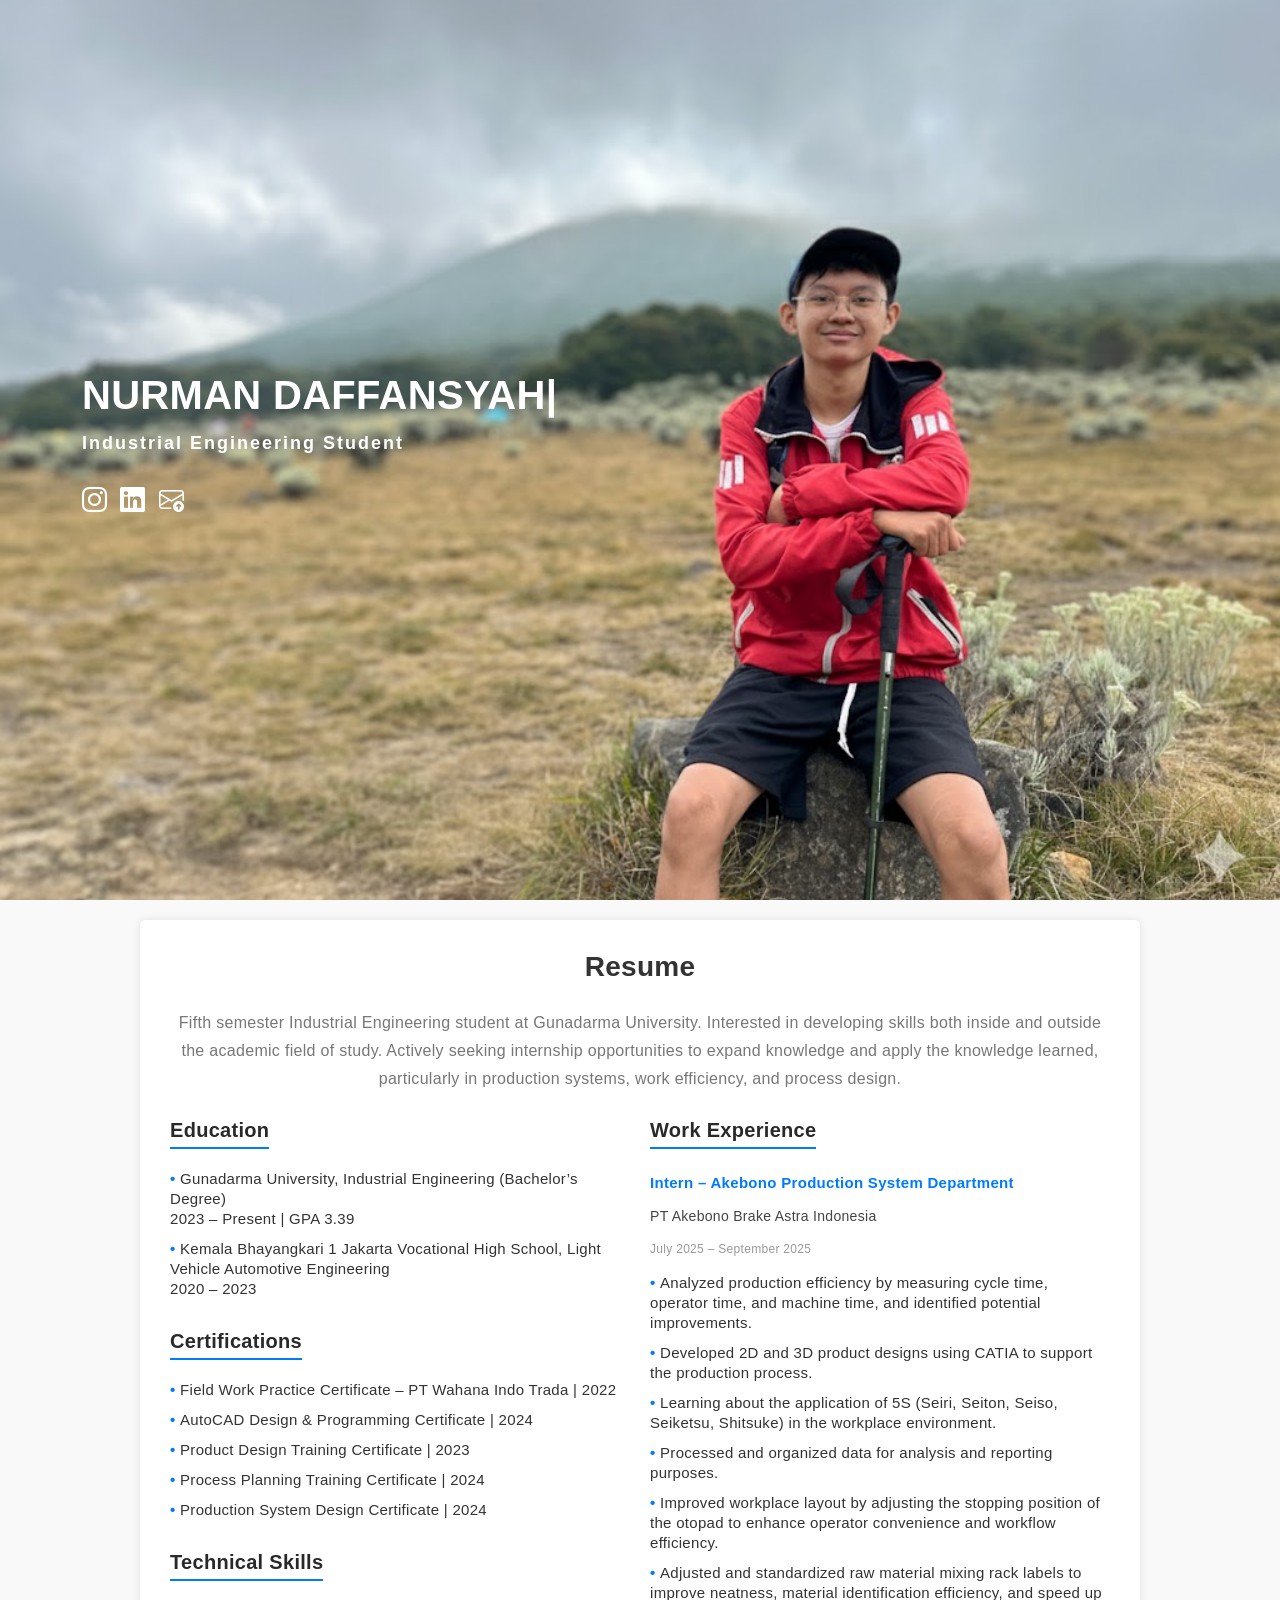
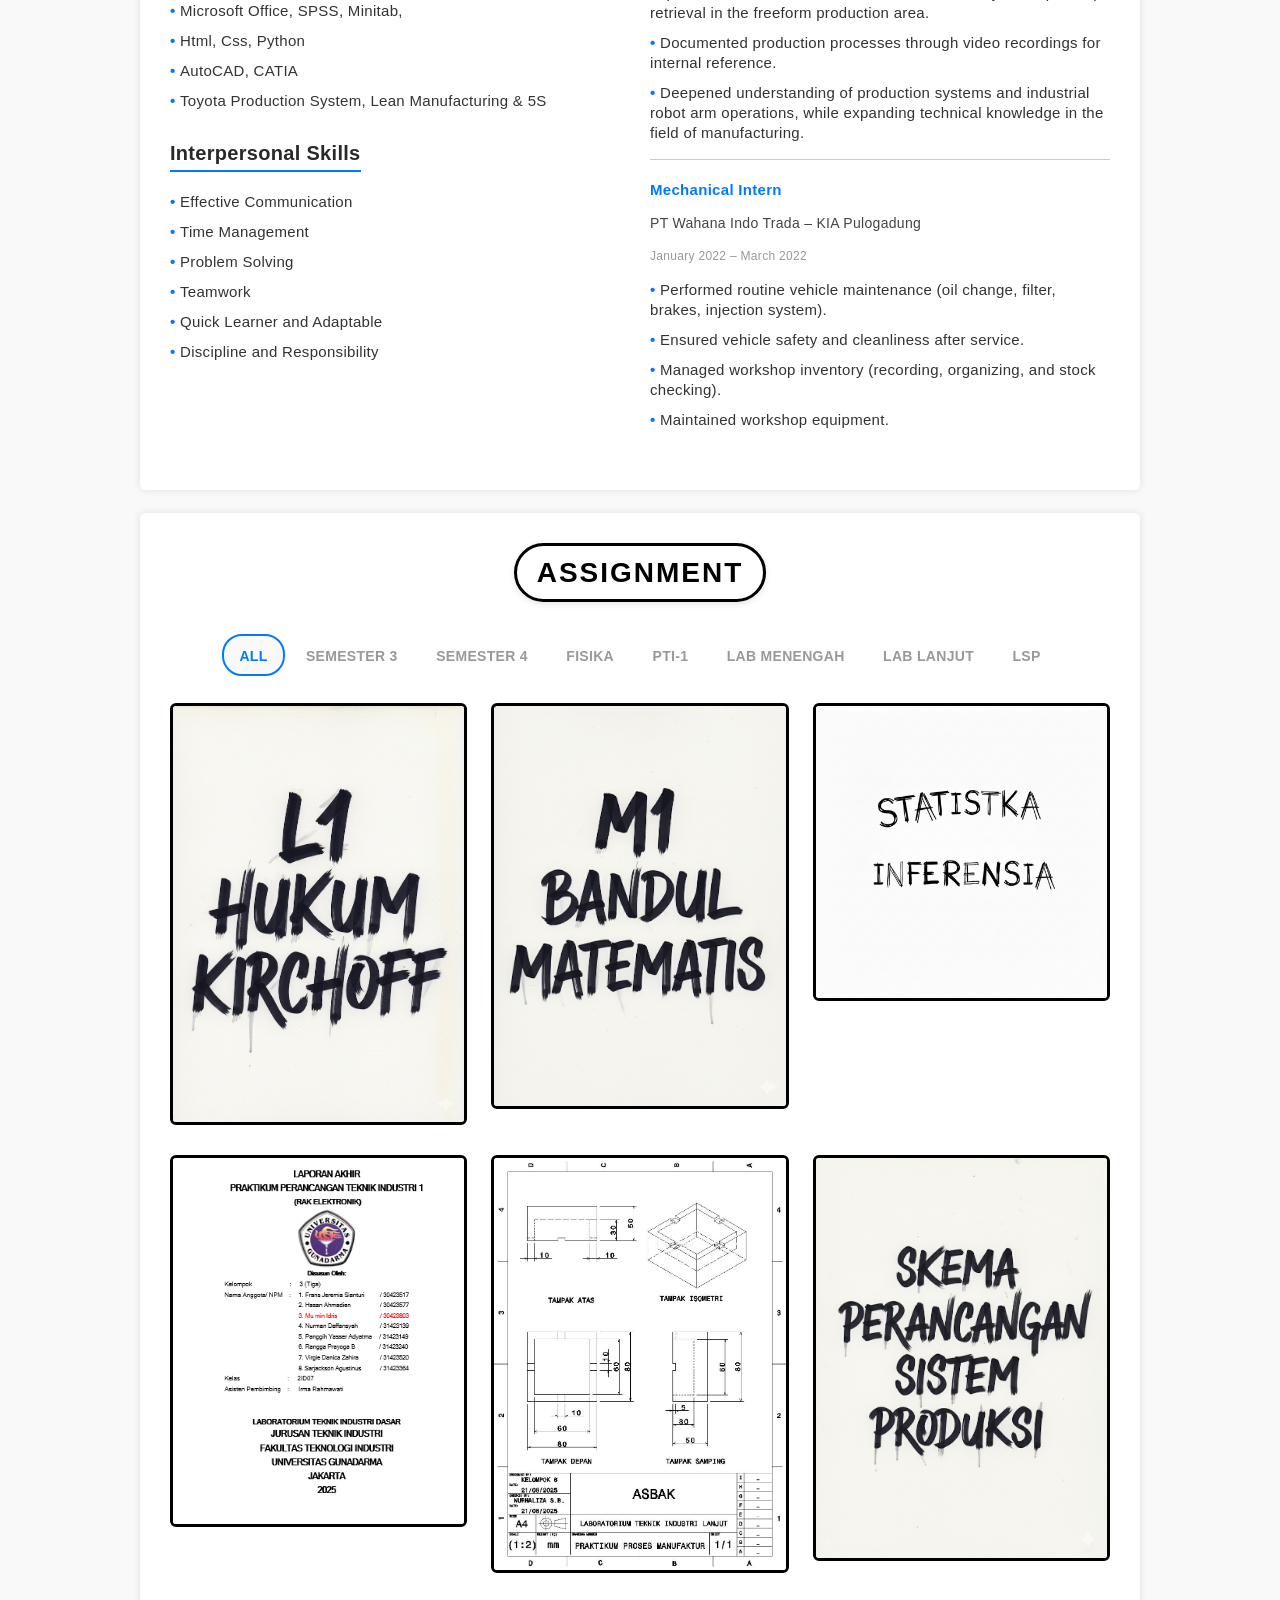
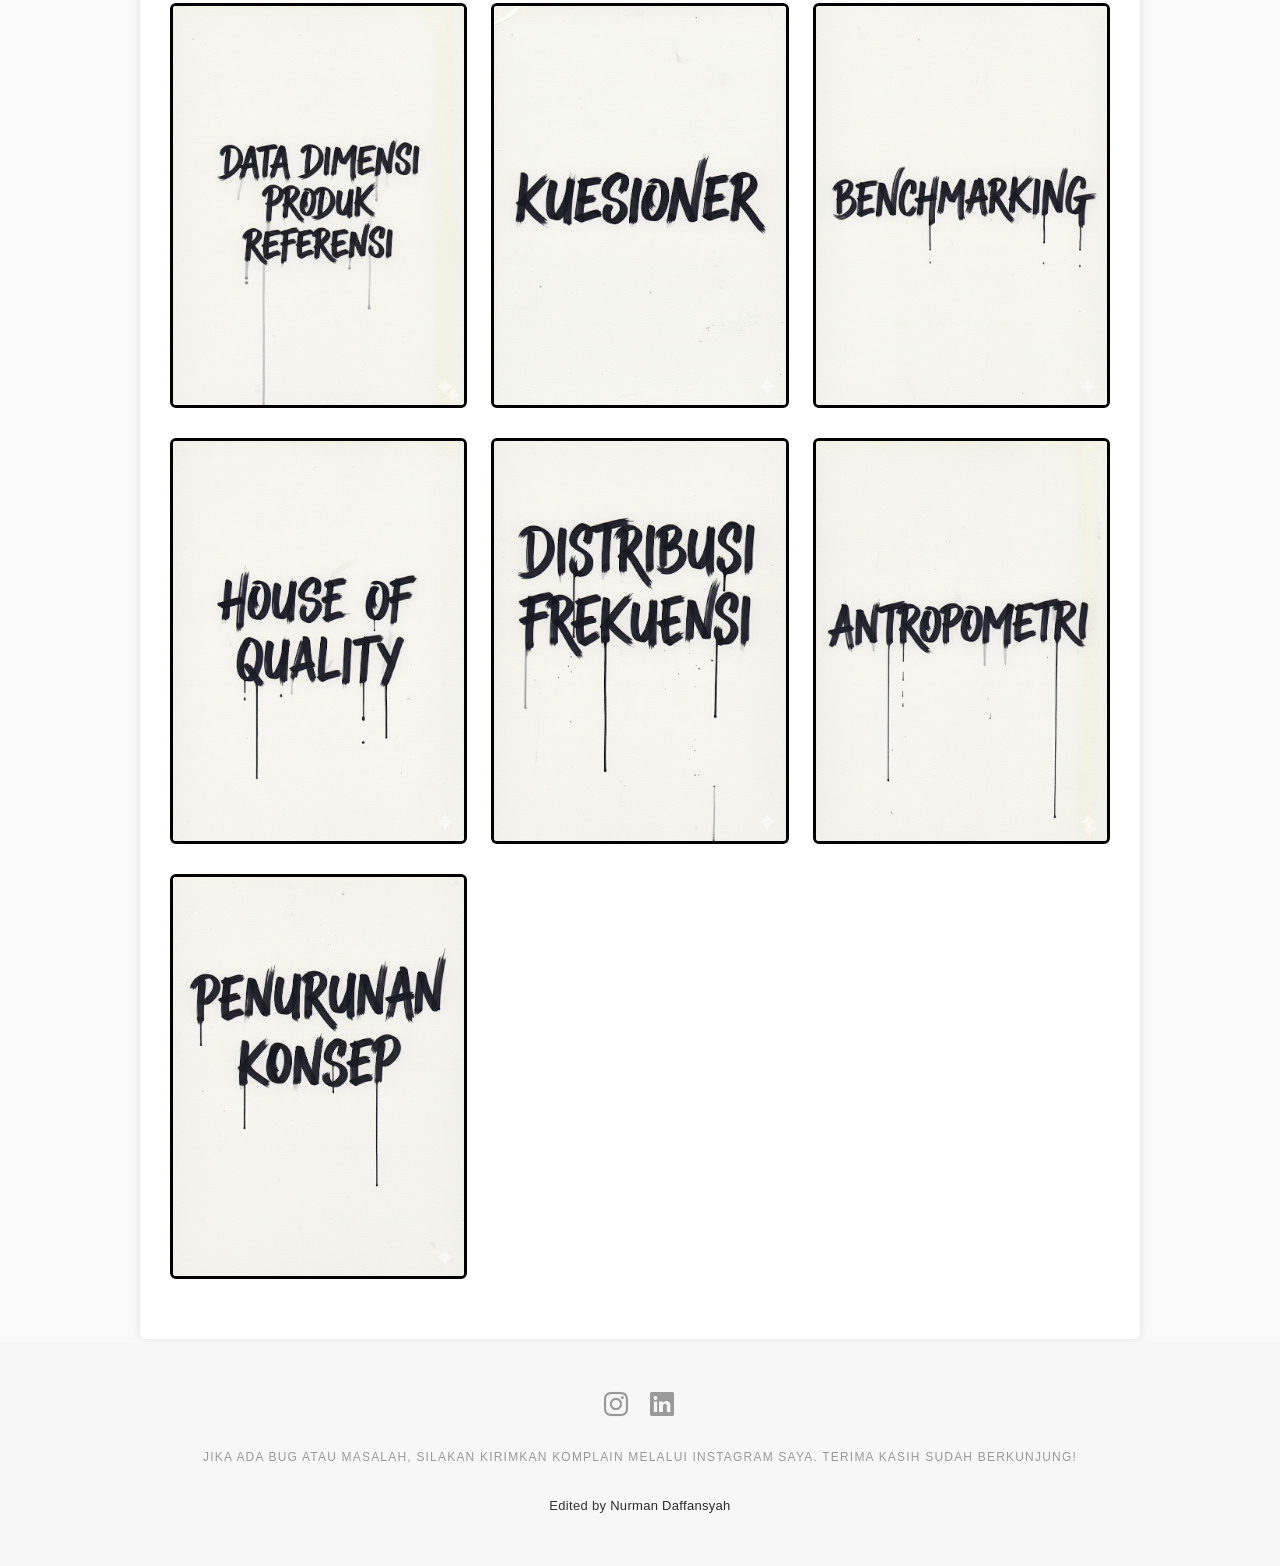
==== index.html @ 8e9653dd "first commit" ====
<!DOCTYPE html>
<html lang="en">

<head>
  <meta charset="utf-8">
  <meta content="width=device-width, initial-scale=1.0" name="viewport">

  <title>Profile Dapansy</title>
  <meta content="" name="description">
  <meta content="" name="keywords">

  <!-- Favicons -->
  <link href="assets/img/favicon.png" rel="icon">
  <link href="assets/img/apple-touch-icon.png" rel="apple-touch-icon">

  <!-- Google Fonts -->
  <link href="https://fonts.googleapis.com/css?family=Poppins:300,300i,400,400i,500,500i,600,600i,700,700i|Playfair+Display:400,400i,500,500i,600,600i,700,700i,900,900i" rel="stylesheet">

  <!-- Vendor CSS Files -->
  <link href="assets/vendor/bootstrap/css/bootstrap.min.css" rel="stylesheet">
  <link href="assets/vendor/bootstrap-icons/bootstrap-icons.css" rel="stylesheet">
  <link href="assets/vendor/boxicons/css/boxicons.min.css" rel="stylesheet">
  <link href="assets/vendor/glightbox/css/glightbox.min.css" rel="stylesheet">
  <link href="assets/vendor/swiper/swiper-bundle.min.css" rel="stylesheet">

  <!-- Template Main CSS File -->
  <link href="assets/css/style.css" rel="stylesheet">


  <!-- =======================================================
  * Template Name: Folio
  * Updated: Sep 18 2023 with Bootstrap v5.3.2
  * Template URL: https://bootstrapmade.com/folio-bootstrap-portfolio-template/
  * Author: BootstrapMade.com
  * License: https://bootstrapmade.com/license/
  ======================================================== -->
</head>

<body>

  <!-- ======= Header ======= -->
  <header id="header" class="fixed-top ">
    <div class="container d-flex align-items-center justify-content-between">

      <h1 class="logo"><a href="#"><img src="assets/img/favicon.png" alt="Logo" style="height: 100px;"></a></h1> 
      <!-- Uncomment below if you prefer to use an text logo -->
      <!-- <h1 class="logo"><a href="index.html">Folio</a></h1> -->

      <nav id="navbar" class="navbar">
        <ul>
          <li class="dropdown"><a href="javascript:void(0)"><span></span> <i class="bi bi-chevron-down"></i></a>
            <ul>
              <!-- FISIKA DROPDOWN MATERI-->
              <li class="dropdown"><a href="#"><span>FISIKA DASAR</span> <i class="bi bi-chevron-down"></i></a>
                <ul>
                <li><a href="modul-l1.html">FISIKA DASAR L1</a></li>
                <li><a href="modul-m1.html">FISIKA DASAR M1</a></li>
                </ul>

                <!-- STATISTIKA INFERENSIA DROPDOWN MATERI-->
              <li class="dropdown"><a href="#"><span>PRAKTIKUM STATISTIKA</span> <i class="bi bi-chevron-down"></i></a>
                <ul>
                  <li><a href="statin.html">LAPORAN AKHIR (ACC) </a></li>
                  <li><a href="#">KORELASI</a></li>
                  <li><a href="#">REGRESI</a></li>
                </ul>
                
                <!-- PERANCANGAN TEKNIK INDUSTRI 1 DROPDOWN MATERI-->
               <li class="dropdown"><a href="#"><span>PERANCANGAN TEKNIK INDUSTRI 1</span> <i class="bi bi-chevron-down"></i></a>
                <ul>
                  <li><a href="PTI-1.html">LAPORAN AKHIR (ACC) </a></li>
                  <li><a href="#">LP DDPR</a></li>
                  <li><a href="#">LP KUESIONER</a></li>
                  <li><a href="#">LP BENCHMARKING</a></li>
                  <li><a href="#">LP HOQ</a></li>
                  <li><a href="#">LP DISFREK</a></li>
                  <li><a href="#">LP ANTROPOMETRI</a></li>
                  <li><a href="#">LP PENURUNAN KONSEP</a></li>
                </ul>
                
                <!-- ANALISIS PENGUKURAN KERJA DROPDOWN MATERI-->
              <li class="dropdown"><a href="#"><span>PRAKTIKUM PROSES MANUFAKTUR</span> <i class="bi bi-chevron-down"></i></a>
                <ul>
                  <li><a href="prosman.html">LAPORAN AKHIR (ACC) </a></li>
                </ul>
                
              <!-- LSP-->
              <li class="dropdown">
                <a href="#"><span>LSP</span> <i class="bi bi-chevron-down"></i></a>
                <ul>
                <!--  <li><a href="prosman.html">LAPORAN AKHIR (ACC)</a></li> -->

                  <!-- Dropdown level 2 -->
                  <li class="dropdown">
                    <a href="#"><span>LSP KELAS 2</span> <i class="bi bi-chevron-right"></i></a>
                    <ul>
                      <li><a href="sertifikat1.html">Sertifikat 1</a></li>
                      <li><a href="sertifikat2.html">Sertifikat 2</a></li>
                    </ul>
                  </li>
                </ul>
              </li>


              </li> 
            </ul>
          </li>
          <li><a class="nav-link scrollto " href="index.html">Home</a></li>
          <!-- <li><a href="#resume"><i class="bi bi-file-earmark-text navicon"></i><span>Resume</span></a></li>
          <li><a class="nav-link scrollto" href="#about">About</a></li> -->
          <li><a class="nav-link scrollto" href="index.html#resume">Resume</a></li>
          <li><a class="nav-link scrollto" href="index.html#portfolio">Assignment</a></li>
        <!--  <li><a class="nav-link scrollto" href="index.html#project">Sertifikat</a></li> -->
        </ul>

         <!-- <li><a class="nav-link  scrollto" href="#journal">Blog</a></li> 
          <li><a class="nav-link scrollto" href="#contact">Contact</a></li> -->
        </ul>
        <i class="bi bi-list mobile-nav-toggle"></i> 
      </nav><!-- .navbar -->

    </div>
  </header><!-- End Header -->

  <!-- ======= Hero Section ======= -->
  <div id="hero" class="home">

    <div class="container">
      <div class="hero-content">
        <h1><span class="typed" data-typed-items="Nurman Daffansyah"></span></h1>
        <p><strong>Industrial Engineering Student</strong></p>
        
        <ul class="list-unstyled list-social">
        <!--  <li><a href="https://discord.gg/HnvruvGM"><i class="bi bi-discord"></i></a></li>  --> 
          <!--<li><a href="#"><i class="bi bi-twitter"></i></a></li>-->
          <li><a href="https://www.instagram.com/dapansy_/"><i class="bi bi-instagram"></i></a></li>
          <li><a href="https://www.linkedin.com/in/nurman-daffansyah-40b9a2275/"><i class="bi bi-linkedin"></i></a></li>
          <li><a href="https://mail.google.com/mail/?view=cm&to=daffans30@gmail.com" target="_blank"><i class="bi bi-envelope-arrow-up"></i></a></li> 
        </ul>
      </div>
    </div>
  </div><!-- End Hero -->


  <main id="main">

<!-- ======= RESUME ======= -->
 <section id="resume">
  <div class="resume-container">
    <h1><b>Resume</b></h1>
    <p class="subtitle">Fifth semester Industrial Engineering student at Gunadarma University. Interested in developing skills both inside and outside the academic field of study. Actively seeking internship opportunities to expand knowledge and apply the knowledge learned, particularly in production systems, work efficiency, and process design.</p>

    <div class="resume">
      <!-- Left column -->
      <div>
        <div class="section summary">
          <h2>Education</h2>
          <ul>
            <li>
              Gunadarma University, Industrial Engineering (Bachelor’s Degree)<br>
              2023 – Present | GPA 3.39
            </li>
            <li>
              Kemala Bhayangkari 1 Jakarta Vocational High School, Light Vehicle Automotive Engineering<br>
              2020 – 2023
            </li>
          </ul>
        </div>
        <div class="section education">
          <h2>Certifications</h2>
          <ul>
            <li>
              Field Work Practice Certificate – PT Wahana Indo Trada | 2022
            </li>
            <li>
              AutoCAD Design & Programming Certificate | 2024
            </li>
            <li>
              Product Design Training Certificate | 2023
            </li>
            <li>
              Process Planning Training Certificate | 2024
            </li>
            <li>
              Production System Design Certificate | 2024
            </li>
          </ul>
        </div>
        <div class="section summary">
          <h2>Technical Skills</h2>
          <ul>
            <li>
              Microsoft Office, SPSS, Minitab,
            </li>
            <li>
              Html, Css, Python
            </li>
            <li>
              AutoCAD, CATIA
            </li>
            <li>
              Toyota Production System, Lean Manufacturing & 5S
            </li>
          </ul>
        </div>
        <div class="section summary">
          <h2>Interpersonal Skills</h2>
          <ul>
            <li>Effective Communication</li>
            <li>Time Management</li>
            <li>Problem Solving</li>
            <li>Teamwork</li>
            <li>Quick Learner and Adaptable</li>
            <li>Discipline and Responsibility</li>
          </ul>
        </div>
      </div>

      <!-- Right column -->
      <div>
        <div class="section experience">
          <h2>Work Experience</h2>

          <!-- Experience 1 -->
          <div>
          <p class="job-title">Intern – Akebono Production System Department</p>
          <p class="company">PT Akebono Brake Astra Indonesia</p>
          <p class="date">July 2025 – September 2025</p>
          <ul>
            <li>Analyzed production efficiency by measuring cycle time, operator time, and machine time, and identified potential improvements.</li>
            <li>Developed 2D and 3D product designs using CATIA to support the production process.</li>
            <li>Learning about the application of 5S (Seiri, Seiton, Seiso, Seiketsu, Shitsuke) in the workplace environment.</li>
            <li>Processed and organized data for analysis and reporting purposes.</li>
            <li>Improved workplace layout by adjusting the stopping position of the otopad to enhance operator convenience and workflow efficiency.</li>
            <li>Adjusted and standardized raw material mixing rack labels to improve neatness, material identification efficiency, and speed up retrieval in the freeform production area.</li>
            <li>Documented production processes through video recordings for internal reference.</li>
            <li>Deepened understanding of production systems and industrial robot arm operations, while expanding technical knowledge in the field of manufacturing.</li>
          </ul>

        </div>

        <hr> <!-- garis pemisah -->
        <!-- Experience 2 -->
      <div>
      <p class="job-title">Mechanical Intern</p>
      <p class="company">PT Wahana Indo Trada – KIA Pulogadung</p>
      <p class="date">January 2022 – March 2022</p>
      <ul>
        <li>Performed routine vehicle maintenance (oil change, filter, brakes, injection system).</li>
        <li>Ensured vehicle safety and cleanliness after service.</li>
        <li>Managed workshop inventory (recording, organizing, and stock checking).</li>
        <li>Maintained workshop equipment.</li>
      </ul>
    </div>

      </div>
    </div>
  </div>
</section>

            <!-- ======= Portfolio Section ======= -->
            <div id="portfolio" class="paddsection">
              <div class="portfolio-container-wrapper">

                <!-- Judul PORTFOLIO -->
                <div class="container">
                <div class="section-title text-center">
                  <h2>Assignment</h2>
                </div>
                </div>

                <!-- Filter -->
                <div class="row">
                  <div class="col-lg-12 d-flex justify-content-center">
                    <ul id="portfolio-flters">
                      <li data-filter="*" class="filter-active">All</li>
                      <li data-filter=".filter-Statin">SEMESTER 3</li>
                      <li data-filter=".filter-PTI-1, .filter-prosman, .filter-LSP">SEMESTER 4</li>
                      <li data-filter=".filter-fisika">FISIKA</li>
                      <li data-filter=".filter-PTI-1">PTI-1</li>
                      <li data-filter=".filter-menegah">Lab Menengah</li>
                      <li data-filter=".filter-lanjut">Lab Lanjut</li>
                      <li data-filter=".filter-LSP">LSP</li>
                    </ul>
                  </div>
                </div>

                <!-- Portfolio Items -->
                <div class="row portfolio-container">

                  <div class="col-lg-4 col-md-6 portfolio-item filter-fisika">
                    <img src="assets/pdf/image/L1.png" class="img-fluid" alt="">
                    <div class="portfolio-info">
                      <h4>PRAKTIKUM FISIKA DASAR L1</h4>
                      <p>HUKUM KIRCHOFF</p>
                      <a href="https://drive.google.com/file/d/1W_gp2oqa-Qh9wsoURDt_ssNS_J9EdCCn/view?usp=sharing" class="details-link" title="More Details"><i class="bx bx-link"></i></a>
                    </div>
                  </div>

                  <div class="col-lg-4 col-md-6 portfolio-item filter-fisika">
                    <img src="assets/pdf/image/M1.png" class="img-fluid" alt="">
                    <div class="portfolio-info">
                      <h4>PRAKTIKUM FISIKA DASAR M1</h4>
                      <p>BANDUL MATEMATIS</p>
                      <a href="https://drive.google.com/file/d/1gE-gjbsBmwRw3yRyXoEtZnyumnmPOozv/view?usp=sharing" class="details-link" title="More Details"><i class="bx bx-link"></i></a>
                    </div>
                  </div>

                  <div class="col-lg-4 col-md-6 portfolio-item filter-Statin">
                    <img src="assets/statin/image/statin.png" class="img-fluid" alt="">
                    <div class="portfolio-info">
                      <h4>PRAKTIKUM STATISTIKA INFERENSIA</h4>
                      <p>KORELASI, REGRESI, ANOVA SATU ARAH, ANOVA DUA ARAH, STATISTIK NONPARAMETRIK</p>
                      <a href="https://drive.google.com/file/d/1Rm-YXXh9NoNmNM9Opoax9Zf2VVJgC-ON/view?usp=sharing" class="details-link" title="More Details"><i class="bx bx-link"></i></a>
                    </div>
                  </div>

                  <div class="col-lg-4 col-md-6 portfolio-item filter-PTI-1">
                    <img src="assets/PTI1/image/cover2.png" class="img-fluid" alt="">
                    <div class="portfolio-info">
                      <h4>PRAKTIKUM PTI 1</h4>
                      <p>DDPR,</p>
                      <a href="https://drive.google.com/file/d/1nIACaVde4jM8iRwVvUuSgy-uk4VV71bU/view?usp=sharing" class="details-link" title="More Details"><i class="bx bx-link"></i></a>
                    </div>
                  </div>    

                  <div class="col-lg-4 col-md-6 portfolio-item filter-lanjut">
                    <img src="assets/prosman/ASBAK DRAFTING.png" class="img-fluid" alt="">
                    <div class="portfolio-info">
                      <h4>PRAKTIKUM PROSES MANUFAKTUR</h4>
                      <p>RAGAM MESIN, MESIN SEKRAP, MESIN MILLING & DRILLING, MESIN BUBUT, SIMULASI PRODUKSI TEROTOMASI</p>
                      <a href="https://drive.google.com/file/d/1XohNC0bd5jKZfenIZIwBtiTJnn3hLlsd/view?usp=drive_link" class="details-link" title="More Details"><i class="bx bx-link"></i></a>
                    </div>
                  </div>  

                  <div class="col-lg-4 col-md-6 portfolio-item filter-LSP">
                    <img src="assets/img/LSP.png" class="img-fluid" alt="">
                    <div class="portfolio-info">
                      <h4>LSP KELAS 2 SMT 4</h4>
                      <p>LSP KELAS 2 SMT 4</p>
                      <a href="LSPSMT4.html" class="details-link" title="More Details"><i class="bx bx-link"></i></a>
                    </div>
                  </div>

          <div class="col-lg-4 col-md-6 portfolio-item filter-PTI-1">
            <img src="assets/PTI1/image/ddpr.png" class="img-fluid" alt="">
            <div class="portfolio-info">
              <h4>DATA DIMENSI PRODUK REFERENSI TIPE A</h4>
              <p>DDPR</p>
              <a href="modul-ddpr.html" class="details-link" title="More Details"><i class="bx bx-link"></i></a>
            </div>
          </div>

          <div class="col-lg-4 col-md-6 portfolio-item filter-PTI-1">
            <img src="assets/PTI1/image/kuesioner.png" class="img-fluid" alt="">
            <div class="portfolio-info">
              <h4>KUESIONER TIPE A</h4>
              <p>KUESIONER</p>
              <a href="kuesioner.html" class="details-link" title="More Details"><i class="bx bx-link"></i></a>
            </div>
          </div>

          <div class="col-lg-4 col-md-6 portfolio-item filter-PTI-1">
            <img src="assets/PTI1/image/benchmarking.png" class="img-fluid" alt="">
            <div class="portfolio-info">
              <h4>BENCHMARKING TIPE A</h4>
              <p>BENCHMARKING</p>
              <a href="modul-ddpr.html" class="details-link" title="More Details"><i class="bx bx-link"></i></a>
            </div>
          </div>

          <div class="col-lg-4 col-md-6 portfolio-item filter-PTI-1">
            <img src="assets/PTI1/image/hoq.png" class="img-fluid" alt="">
            <div class="portfolio-info">
              <h4>HOUSE OF QUALITY TIPE A</h4>
              <p>HOUSE OF QUALITY</p>
              <a href="modul-ddpr.html" class="details-link" title="More Details"><i class="bx bx-link"></i></a>
            </div>
          </div>

          <div class="col-lg-4 col-md-6 portfolio-item filter-PTI-1">
            <img src="assets/PTI1/image/disfrek.png" class="img-fluid" alt="">
            <div class="portfolio-info">
              <h4>DISTRIBUSI FREKUENSI TIPE A</h4>
              <p>DISTRIBUSI FREKUENSI</p>
              <a href="modul-ddpr.html" class="details-link" title="More Details"><i class="bx bx-link"></i></a>
            </div>
          </div>

          <div class="col-lg-4 col-md-6 portfolio-item filter-PTI-1">
            <img src="assets/PTI1/image/antropometri.png" class="img-fluid" alt="">
            <div class="portfolio-info">
              <h4>ANTROPOMETRI TIPE A</h4>
              <p>ANTROPOMETRI</p>
              <a href="modul-ddpr.html" class="details-link" title="More Details"><i class="bx bx-link"></i></a>
            </div>
          </div>

          <div class="col-lg-4 col-md-6 portfolio-item filter-PTI-1">
            <img src="assets/PTI1/image/pk.png" class="img-fluid" alt="">
            <div class="portfolio-info">
              <h4>PENURUNAN KONSEP TIPE A</h4>
              <p>PENURUNAN KONSEP</p>
              <a href="modul-ddpr.html" class="details-link" title="More Details"><i class="bx bx-link"></i></a>
            </div>
          </div>
          
<!--
          <div class="col-lg-4 col-md-6 portfolio-item filter-card">
            <img src="assets/img/portfolio/portfolio-4.jpg" class="img-fluid" alt="">
            <div class="portfolio-info">
              <h4>Card 2</h4>
              <p>Card</p>
              <a href="assets/img/portfolio/portfolio-4.jpg" data-gallery="portfolioGallery" class="portfolio-lightbox preview-link" title="Card 2"><i class="bx bx-plus"></i></a>
              <a href="portfolio-details.html" class="details-link" title="More Details"><i class="bx bx-link"></i></a>
            </div>
          </div>

          <div class="col-lg-4 col-md-6 portfolio-item filter-web">
            <img src="assets/img/portfolio/portfolio-5.jpg" class="img-fluid" alt="">
            <div class="portfolio-info">
              <h4>Web 2</h4>
              <p>Web</p>
              <a href="assets/img/portfolio/portfolio-5.jpg" data-gallery="portfolioGallery" class="portfolio-lightbox preview-link" title="Web 2"><i class="bx bx-plus"></i></a>
              <a href="portfolio-details.html" class="details-link" title="More Details"><i class="bx bx-link"></i></a>
            </div>
          </div>

          <div class="col-lg-4 col-md-6 portfolio-item filter-app">
            <img src="assets/img/portfolio/portfolio-6.jpg" class="img-fluid" alt="">
            <div class="portfolio-info">
              <h4>App 3</h4>
              <p>App</p>
              <a href="assets/img/portfolio/portfolio-6.jpg" data-gallery="portfolioGallery" class="portfolio-lightbox preview-link" title="App 3"><i class="bx bx-plus"></i></a>
              <a href="portfolio-details.html" class="details-link" title="More Details"><i class="bx bx-link"></i></a>
            </div>
          </div> -->

        </div>

      </div>

    </div><!-- End Portfolio Section -->


<!-- ======= PROJECT Section 
        <div id="project">
          <div class="project-container-wrapper">

            <!-- Judul PROJECT --
            <div class="section-title text-center">
              <h2>SERTIFIKAT</h2>
            </div>

            <!-- Project Grid --
            <div class="row project-container">

              <!-- Slider 1 --
              <div class="col-lg-6 col-md-6 mb-4">
                <div class="project-details-slider swiper">
                  <div class="swiper-wrapper align-items-center">
                    <div class="swiper-slide">
                      <img src="assets/project/catia/desain box catia.png" alt="Project 1">
                    </div>
                    <div class="swiper-slide">
                      <img src="assets/project/catia/Drawing box320.jpg" alt="Project 1">
                    </div>
                    <div class="swiper-slide">
                      <img src="assets/project/catia/box sekat asli.jpg" alt="Project 1">
                    </div>
                  </div>
                  <div class="swiper-pagination"></div>
                </div>
              </div> ======= -->

              <!-- Slider 2 
              <div class="col-lg-6 col-md-6 mb-4">
                <div class="project-details-slider swiper">
                  <div class="swiper-wrapper align-items-center">
                    <div class="swiper-slide">
                      <img src="assets/project/catia/desain box catia.png" alt="Project 2">
                    </div>
                    <div class="swiper-slide">
                      <img src="assets/project/catia/desain box catia.png" alt="Project 2">
                    </div>
                  </div>
                  <div class="swiper-pagination"></div>
                </div>
              </div>

              Slider 3 
              <div class="col-lg-6 col-md-6 mb-4">
                <div class="project-details-slider swiper">
                  <div class="swiper-wrapper align-items-center">
                    <div class="swiper-slide">
                      <img src="assets/project/catia/desain box catia.png" alt="Project 3">
                    </div>
                    <div class="swiper-slide">
                      <img src="assets/project/catia/desain box catia.png" alt="Project 3">
                    </div>
                  </div>
                  <div class="swiper-pagination"></div>
                </div>
              </div>

               Slider 4 
              <div class="col-lg-6 col-md-6 mb-4">
                <div class="project-details-slider swiper">
                  <div class="swiper-wrapper align-items-center">
                    <div class="swiper-slide">
                      <img src="assets/project/catia/desain box catia.png" alt="Project 4">
                    </div>
                    <div class="swiper-slide">
                      <img src="assets/project/catia/desain box catia.png" alt="Project 4">
                    </div>
                  </div>
                  <div class="swiper-pagination"></div>
                </div>
              </div>

            </div>  --> <!-- End row project-container -->

          </div><!-- End project-container-wrapper -->
        </div><!-- End project Section -->



  </main><!-- End #main -->

  <!-- ======= Footer ======= -->
  <div id="footer" class="text-center">
    <div class="container">
      <div class="socials-media text-center">

        <ul class="list-unstyled">
        <!--  <li><a href="https://discord.gg/HnvruvGM"><i class="bi bi-discord"></i></a></li> -->
        <!--  <li><a href="#"><i class="bi bi-twitter"></i></a></li> -->
          <li><a href="https://www.instagram.com/dapansy_/"><i class="bi bi-instagram"></i></a></li>
        <li><a href="#"><i class="bi bi-linkedin"></i></a></li>
        </ul>

      </div>

      <p>Jika ada bug atau masalah, silakan kirimkan komplain melalui Instagram saya. Terima kasih sudah berkunjung!</p>

      <div class="credits">
        <!--
        All the links in the footer should remain intact.
        You can delete the links only if you purchased the pro version.
        Licensing information: https://bootstrapmade.com/license/
        Purchase the pro version with working PHP/AJAX contact form: https://bootstrapmade.com/buy/?theme=Folio
      -->
        Edited by <a href="https://www.instagram.com/dapansy_/">Nurman Daffansyah</a>
      </div>

    </div>
  </div><!-- End Footer -->


  <a href="#" class="back-to-top d-flex align-items-center justify-content-center"><i class="bi bi-arrow-up-short"></i></a>

  <!-- Vendor JS Files -->
  <script src="assets/vendor/bootstrap/js/bootstrap.bundle.min.js"></script>
  <script src="assets/vendor/glightbox/js/glightbox.min.js"></script>
  <script src="assets/vendor/isotope-layout/isotope.pkgd.min.js"></script>
  <script src="assets/vendor/swiper/swiper-bundle.min.js"></script>
  <script src="assets/vendor/typed.js/typed.umd.js"></script>
  <script src="assets/vendor/php-email-form/validate.js"></script>

  <!-- Template Main JS File -->
  <script src="assets/js/main.js"></script>

</body>

</html>
---- assets/css/style.css ----
/**
* Template Name: Folio
* Updated: Sep 18 2023 with Bootstrap v5.3.2
* Template URL: https://bootstrapmade.com/folio-bootstrap-portfolio-template/
* Author: BootstrapMade.com
* License: https://bootstrapmade.com/license/
*/

/*--------------------------------------------------------------
# General
--------------------------------------------------------------*/
body {
  background: #ffffff;
  color: #898989;
  font-family: "Poppins", helvetica;
  font-size: 15px;
  font-weight: 300;
  line-height: 20px;
  letter-spacing: 0.02em;
  overflow-x: hidden;
  margin: 0 auto;
  padding: 0;
  box-sizing: border-box;
}

h1,
h2,
h3,
h4,
h5,
h6 {
  margin: 0;
}

h2 {
  color: #292929;
  font-weight: 600;
}

h4 {
  color: #292929;
  font-size: 14px;
  font-weight: 600;
}

a {
  color: #292929;
  text-decoration: none !important;
  transition: all 0.5s ease-in-out 0s;
}

a:hover {
  transition: all 0.5s ease-in-out 0s;
}

p {
  margin: 25px 0;
  padding: 0;
  font-size: 15px;
  color: #999999;
  line-height: 28px;
}

::-moz-selection {
  background: #b8a07e;
  color: #fff;
}

::selection {
  background: #b8a07e;
  color: #fff;
}

.btn {
  background: #333;
  border: medium none;
  border-radius: 0;
  color: #fff;
  font-size: 12px;
  height: 50px;
  line-height: 50px;
  padding: 0 30px;
  text-transform: uppercase;
}

.btn:hover,
.btn:focus {
  color: #fff;
}

.padDiv {
  padding: 30px 20px;
}

.section-title {
  margin-bottom: 70px;
}

.section-title h2 {
  font-size: 25px;
  letter-spacing: 2px;
  text-transform: uppercase;
}

.form-control {
  background-color: transparent;
  border: 1px solid #999;
  border-radius: 0;
  color: #999999;
  font-size: 12px;
  font-weight: 500;
  height: 50px;
  letter-spacing: 0.1em;
  padding-left: 10px;
  margin: 0 0 25px 0;
  line-height: 14px;
  text-transform: uppercase;
}

.form-control:focus {
  box-shadow: none;
  outline: 0 none;
}

.paddsection {
  padding-top: 90px;
  padding-bottom: 90px;
}

.paddsections {
  padding-top: 90px;
  padding-bottom: 90px !important;
}

.hvr-shutter-in-horizontal::before {
  background: #333;
}

.hvr-shutter-in-horizontal:hover {
  background: #b8a07e;
}

.mb-30 {
  margin-bottom: 30px;
}

.main-content {
  padding-top: 140px;
}

/*--------------------------------------------------------------
# Back to top button
--------------------------------------------------------------*/
.back-to-top {
  position: fixed;
  visibility: hidden;
  opacity: 0;
  right: 15px;
  bottom: 15px;
  z-index: 996;
  background: #b8a07e;
  width: 40px;
  height: 40px;
  border-radius: 4px;
  transition: all 0.4s;
}

.back-to-top i {
  font-size: 28px;
  color: #fff;
  line-height: 0;
}

.back-to-top:hover {
  background: #c6b398;
  color: #fff;
}

.back-to-top.active {
  visibility: visible;
  opacity: 1;
}

/*--------------------------------------------------------------
# Header
--------------------------------------------------------------*/
#header {
  transition: all .5s;
  z-index: 997;
  padding: 15px 0;
  background-color: #fff;
  top: -100%;
  box-shadow: 0px 2px 25px rgba(0, 0, 0, 0.08);
}

#header.header-scrolled,
#header.header-inner-pages {
  top: 0;
}

#header .logo {
  font-size: 30px;
  margin: 0;
  padding: 0;
  line-height: 1;
  font-weight: 600;
  letter-spacing: 1px;
  font-family: "Playfair Display", sans-serif;
  font-style: italic;
}

#header .logo a {
  color: #898989;
}

#header .logo img {
  max-height: 40px;
}

@media (max-width: 992px) {
  #header {
    border: 0;
  }
}

/*--------------------------------------------------------------
# Navigation Menu
--------------------------------------------------------------*/
/**
* Desktop Navigation 
*/
.navbar {
  padding: 0;
}

.navbar ul {
  margin: 0;
  padding: 0;
  display: flex;
  list-style: none;
  align-items: center;
}

.navbar li {
  position: relative;
}

.navbar a,
.navbar a:focus {
  display: flex;
  align-items: center;
  justify-content: space-between;
  padding: 10px 0 10px 30px;
  font-family: "Poppins", sans-serif;
  font-size: 14px;
  font-weight: 500;
  color: #7e7d7d;
  white-space: nowrap;
  transition: 0.3s;
}

.navbar a i,
.navbar a:focus i {
  font-size: 12px;
  line-height: 0;
  margin-left: 5px;
}

.navbar a:hover,
.navbar .active,
.navbar .active:focus,
.navbar li:hover>a {
  color: #b8a07e;
}

.navbar .dropdown ul {
  display: block;
  position: absolute;
  left: -150px;
  top: calc(100% + 30px);
  margin: 0;
  padding: 10px 0;
  z-index: 99;
  opacity: 0;
  visibility: hidden;
  background: #fff;
  box-shadow: 0px 0px 30px rgba(127, 137, 161, 0.25);
  transition: 0.3s;
}

.navbar .dropdown ul li {
  min-width: 200px;
}

.navbar .dropdown ul a {
  padding: 10px 20px;
  font-weight: 400;
}

.navbar .dropdown ul a i {
  font-size: 12px;
}

.navbar .dropdown ul a:hover,
.navbar .dropdown ul .active:hover,
.navbar .dropdown ul li:hover>a {
  color: #b8a07e;
}

.navbar .dropdown:hover>ul {
  opacity: 1;
  top: 100%;
  visibility: visible;
}

.navbar .dropdown .dropdown ul {
  top: 0;
  left: calc(100% - 30px);
  visibility: hidden;
}

.navbar .dropdown .dropdown:hover>ul {
  opacity: 1;
  top: 0;
  left: 100%;
  visibility: visible;
}

@media (max-width: 1366px) {
  .navbar .dropdown .dropdown ul {
    left: -90%;
  }

  .navbar .dropdown .dropdown:hover>ul {
    left: -100%;
  }
}

/**
* Mobile Navigation 
*/
.mobile-nav-toggle {
  color: #4b4a4a;
  font-size: 28px;
  cursor: pointer;
  display: none;
  line-height: 0;
  transition: 0.5s;
}

.mobile-nav-toggle.bi-x {
  color: #fff;
}

@media (max-width: 991px) {
  .mobile-nav-toggle {
    display: block;
  }

  .navbar ul {
    display: none;
  }
}

.navbar-mobile {
  position: fixed;
  overflow: hidden;
  top: 0;
  right: 0;
  left: 0;
  bottom: 0;
  background: rgba(49, 49, 49, 0.9);
  transition: 0.3s;
}

.navbar-mobile .mobile-nav-toggle {
  position: absolute;
  top: 15px;
  right: 15px;
}

.navbar-mobile ul {
  display: block;
  position: absolute;
  top: 55px;
  right: 15px;
  bottom: 15px;
  left: 15px;
  padding: 10px 0;
  border-radius: 10px;
  background-color: #fff;
  overflow-y: auto;
  transition: 0.3s;
}

.navbar-mobile a,
.navbar-mobile a:focus {
  padding: 10px 20px;
  font-size: 15px;
  color: #4b4a4a;
}

.navbar-mobile a:hover,
.navbar-mobile .active,
.navbar-mobile li:hover>a {
  color: #b8a07e;
}

.navbar-mobile .getstarted,
.navbar-mobile .getstarted:focus {
  margin: 15px;
}

.navbar-mobile .dropdown ul {
  position: static;
  display: none;
  margin: 10px 20px;
  padding: 10px 0;
  z-index: 99;
  opacity: 1;
  visibility: visible;
  background: #fff;
  box-shadow: 0px 0px 30px rgba(127, 137, 161, 0.25);
}

.navbar-mobile .dropdown ul li {
  min-width: 200px;
}

.navbar-mobile .dropdown ul a {
  padding: 10px 20px;
}

.navbar-mobile .dropdown ul a i {
  font-size: 12px;
}

.navbar-mobile .dropdown ul a:hover,
.navbar-mobile .dropdown ul .active:hover,
.navbar-mobile .dropdown ul li:hover>a {
  color: #b8a07e;
}

.navbar-mobile .dropdown>.dropdown-active {
  display: block;
}

/*--------------------------------------------------------------
# Hero
--------------------------------------------------------------*/
#hero {
  background: url("../img/dapan-home.jpg") repeat scroll center center/cover;
  height: 100vh;
  width: 100%;
}

#hero .hero-content {
  height: 100vh;
  text-align: left;
  width: 100%;
  display: flex;
  justify-content: center;
  flex-direction: column;
}

.hero-content h1 {
  font-size: 40px;
  font-weight: 700;
  margin-bottom: 10px;
  text-transform: uppercase;
  color: #fff;
}

.hero-content p {
  font-size: 18px;  /* dulu 13px */
  letter-spacing: 2px; /* opsional, biar gak kepanjangan */
  margin-top: 0;
  margin-bottom: 30px;
  text-transform: capitalize;
  color: #fff;
  font-weight: 500;
}

.hero-content .list-social li {
  float: left;
  margin-right: 13px;
}

.hero-content .list-social li i {
  color: #fff;
  font-size: 25px;
}

/*--------------------------------------------------------------
# Breadcrumbs
--------------------------------------------------------------*/
.breadcrumbs {
  padding: 120px 0 0 0;
  background-color: white;
  min-height: 40px;
}

@media (max-width: 992px) {
  .breadcrumbs {
    padding-top: 100px;
  }
}

.breadcrumbs h2 {
  font-size: 24px;
  font-weight: 300;
  margin: 0;
}

@media (max-width: 992px) {
  .breadcrumbs h2 {
    margin: 0 0 10px 0;
  }
}

.breadcrumbs ol {
  display: flex;
  flex-wrap: wrap;
  list-style: none;
  padding: 0;
  margin: 0;
  font-size: 14px;
}

.breadcrumbs ol li+li {
  padding-left: 10px;
}

.breadcrumbs ol li+li::before {
  display: inline-block;
  padding-right: 10px;
  color: #6c757d;
  content: "/";
}

@media (max-width: 768px) {
  .breadcrumbs .d-flex {
    display: block !important;
  }

  .breadcrumbs ol {
    display: block;
  }

  .breadcrumbs ol li {
    display: inline-block;
  }
}

/*-----------------------------------------------------------------------------------*/
/*  About
/*-----------------------------------------------------------------------------------*/
#about {
  width: 100%;
  height: auto;
  background: #f7f7f7;
  padding-top: 120px;
}

#about .div-img-bg {
  padding-bottom: 30px;
  border: 20px solid #b8a07e;
}

#about .div-img-bg .about-img img {
  width: 100%;
  box-shadow: 0px 0px 85px 0px rgba(0, 0, 0, 0.14);
  margin-top: -60px;
  margin-left: 40px;
  height: 400px;
  -o-object-fit: cover;
  object-fit: cover;
}

#about .about-descr .p-heading {
  font-family: "Playfair Display", serif;
  font-size: 28px;
  text-align: left;
}

#about .about-descr .separator {
  max-width: 80%;
  margin-bottom: 0;
  text-align: left;
}

/*--------------------------------------------------------------
# Services
--------------------------------------------------------------*/
#services {
  background: #f7f7f7;
  position: relative;
  padding-bottom: 80px;
}

.services-block span {
  margin: 10px 0;
  position: relative;
  font-size: 13px;
  color: #292929;
  letter-spacing: 0.1em;
  font-weight: 500;
  text-transform: uppercase;
  display: block;
}

.services-block .separator {
  margin: 0;
  font-size: 13px;
  line-height: 22px;
}

.services-block i {
  font-size: 44px;
  color: #b8a07e;
  line-height: 44px;
}

.services-slider .swiper-pagination {
  margin-top: 30px;
  position: relative;
}

.services-slider .swiper-pagination .swiper-pagination-bullet {
  width: 12px;
  height: 12px;
  background-color: #fff;
  opacity: 1;
  border: 1px solid #b8a07e;
}

.services-slider .swiper-pagination .swiper-pagination-bullet-active {
  background-color: #b8a07e;
}

/*--------------------------------------------------------------
# Portfolio
--------------------------------------------------------------*/
/* ===== Portfolio Section (mirip Project) ===== */
#portfolio {
  background: #f9f9f9;  /* abu muda untuk bedain section */
  padding: 3px 0;
}

.portfolio-container-wrapper {
  width: 90%;
  max-width: 1000px;
  margin: 0 auto;
  background: #fff;       /* putih untuk container */
  padding: 30px;
  box-shadow: 0 0 8px rgba(0,0,0,0.1);
  border-radius: 6px;
}

/* Judul PORTFOLIO / Assignment */
.portfolio-container-wrapper .section-title {
  text-align: center;
  margin-bottom: 30px;
}

#portfolio .section-title h2 {
  display: inline-block;          /* supaya wrap sesuai teks */
  padding: 10px 20px;             /* jarak teks dengan background */
  background: #fff;               /* background putih */
  border: 3px solid #000000;      /* border biru (bisa ganti warna) */
  border-radius: 45px;             /* sudut rounded */
  box-shadow: 0 2px 6px rgba(0,0,0,0.1); /* shadow biar timbul */
  color: #000000;                 /* warna teks */
  font-size: 28px;
  font-weight: bold;
}


/* Filter button list */
#portfolio #portfolio-flters {
  padding: 2px 15px;
  margin: 0 auto 20px auto;
  list-style: none;
  text-align: center;
  border-radius: 50px;
}

/* Filter items */
#portfolio #portfolio-flters li {
  cursor: pointer;
  display: inline-block;
  padding: 10px 15px 8px 15px;
  font-size: 14px;
  font-weight: 600;
  text-transform: uppercase;
  color: #999;
  margin-bottom: 5px;
  transition: all 0.3s ease-in-out;
  border: 2px solid transparent; /* default gak ada border */
  border-radius: 20px;           /* biar oval, bisa diganti kotak */
}

#portfolio #portfolio-flters li:hover,
#portfolio #portfolio-flters li.filter-active {
  color: #007BFF;               /* highlight warna biru */
  border: 2px solid #007BFF;    /* kasih border biru pas aktif/hover */
  background: #f9f9f9;          /* opsional: kasih background abu muda */
}

/* Portfolio item grid */
#portfolio .portfolio-item {
  margin-bottom: 30px;
  position: relative;
}

#portfolio .portfolio-item .portfolio-info {
  opacity: 0;
  position: absolute;
  left: 15px;
  right: 15px;
  bottom: 0;
  z-index: 3;
  transition: all ease-in-out 0.3s;
  background: rgba(255, 255, 255, 0.9);
  padding: 15px;
  border-radius: 4px;
}

#portfolio .portfolio-item .portfolio-info h4 {
  font-size: 18px;
  color: #333;
  font-weight: 600;
  margin-bottom: 10px;
}

#portfolio .portfolio-item .portfolio-info p {
  color: #666;
  font-size: 14px;
  margin: 0;
}

/* Link icons */
#portfolio .portfolio-item .portfolio-info .details-link {
  position: absolute;
  right: 10px;
  top: calc(50% - 18px);
  font-size: 24px;
  color: #007BFF;
}

#portfolio .portfolio-item .portfolio-info .details-link:hover {
  color: #0056b3;
}

/* Hover effect */
#portfolio .portfolio-item:hover .portfolio-info {
  opacity: 1;
  bottom: 15px;
}

/* ===== Border untuk semua gambar Portfolio ===== */
#portfolio .portfolio-item img {
  border: 3px solid #000000; /* ganti warna sesuai selera */
  border-radius: 6px;         /* sudut agak bulat */
  transition: transform 0.3s ease; /* opsional, untuk animasi hover */
}

/* Hover effect (opsional) */
#portfolio .portfolio-item img:hover {
  transform: scale(1.05);     /* zoom ringan saat hover */
}


/*--------------------------------------------------------------
# Portfolio Details
--------------------------------------------------------------*/
.portfolio-details {
  padding-top: 40px;
}

.portfolio-details .portfolio-details-slider img {
  width: 100%;
}

.portfolio-details .portfolio-details-slider .swiper-pagination {
  margin-top: 20px;
  position: relative;
}

.portfolio-details .portfolio-details-slider .swiper-pagination .swiper-pagination-bullet {
  width: 12px;
  height: 12px;
  background-color: #fff;
  opacity: 1;
  border: 1px solid #b8a07e;
}

.portfolio-details .portfolio-details-slider .swiper-pagination .swiper-pagination-bullet-active {
  background-color: #b8a07e;
}

.portfolio-details .portfolio-info {
  padding: 30px;
  box-shadow: 0px 0 30px rgba(75, 74, 74, 0.08);
}

.portfolio-details .portfolio-info h3 {
  font-size: 22px;
  font-weight: 700;
  margin-bottom: 20px;
  padding-bottom: 20px;
  border-bottom: 1px solid #eee;
}

.portfolio-details .portfolio-info ul {
  list-style: none;
  padding: 0;
  font-size: 15px;
}

.portfolio-details .portfolio-info ul li+li {
  margin-top: 10px;
}

.portfolio-details .portfolio-description {
  padding-top: 30px;
}

.portfolio-details .portfolio-description h2 {
  font-size: 26px;
  font-weight: 700;
  margin-bottom: 20px;
}

.portfolio-details .portfolio-description p {
  padding: 0;
}

/*--------------------------------------------------------------
# Journal
--------------------------------------------------------------
#journal,
#journal-blog {
  height: auto;
  width: 100%;
  background: #f7f7f7;
  padding-bottom: 60px;
  position: relative;
}

#journal-blog {
  background: #fff;
  padding-bottom: 30px;
}

#journal .journal-block {
  display: inline-block;
  height: auto;
  width: 100%;
}

#journal .journal-block .journal-info {
  position: relative;
}

.journal-block .journal-info img {
  max-width: 100%;
}

.journal-block .journal-info .journal-txt {
  padding: 25px 0px;
  position: relative;
}

.journal-block .journal-info .journal-txt h4 a {
  display: block;
  font-size: 19px;
  line-height: 24px;
  margin: 0 0 13px 0;
  font-weight: 500;
  color: #292929;
  transition: all 0.5s ease-in-out 0s;
}

.journal-block .journal-info .journal-txt h4 a:hover {
  color: #b8a07e;
  transition: all 0.5s ease-in-out 0s;
}

.journal-block .journal-info .journal-txt p {
  margin: 0;
  font-size: 14px;
  line-height: 24px;
}
*/
/*--------------------------------------------------------------
# Journal
--------------------------------------------------------------
#contact {
  height: auto;
  width: 100%;
}

.contact-details {
  list-style: none;
  margin: 0;
  padding: 0;
}

.contact-details li {
  padding-bottom: 10px;
}

#contact input,
#contact textarea {
  width: 100%;
  margin-bottom: 5px;
}

#contact textarea {
  min-height: 160px;
}

.php-email-form .error-message {
  display: none;
  color: #fff;
  background: #ed3c0d;
  text-align: left;
  padding: 15px;
  margin-bottom: 15px;
  font-weight: 600;
}

.php-email-form .error-message br+br {
  margin-top: 25px;
}

.php-email-form .sent-message {
  display: none;
  color: #fff;
  background: #18d26e;
  text-align: center;
  padding: 15px;
  font-weight: 600;
  margin-bottom: 15px;
}

.php-email-form .loading {
  display: none;
  background: #fff;
  text-align: center;
  padding: 15px;
  margin-bottom: 15px;
}

.php-email-form .loading:before {
  content: "";
  display: inline-block;
  border-radius: 50%;
  width: 24px;
  height: 24px;
  margin: 0 10px -6px 0;
  border: 3px solid #18d26e;
  border-top-color: #eee;
  animation: animate-loading 1s linear infinite;
}

@keyframes animate-loading {
  0% {
    transform: rotate(0deg);
  }

  100% {
    transform: rotate(360deg);
  }
}
*/
/*--------------------------------------------------------------
# Blog
--------------------------------------------------------------*/
/*  Navbar fixd page */
.subpage-nav {
  display: block !important;
}

/*-----------------------------------------------------------------------------------*/
/*  /* Single page */
/*-----------------------------------------------------------------------------------*/
#journal-blog {
  padding-top: 140px;
}

/* main content */
.main-content {
  background: #f7f7f7;
}

.main-content .container-main {
  display: inline-block;
  width: 100%;
}

.main-content .container-main .block-main {
  margin-bottom: 30px;
  overflow: hidden;
}

.container-main .block-main .content-main {
  background: #fff none repeat scroll 0 0;
  display: inline-block;
  width: 100%;
}

.journal-txt h4 a {
  display: block;
  font-size: 19px;
  line-height: 24px;
  margin: 0 0 13px 0;
  font-weight: 500;
  color: #292929;
  transition: all 0.5s ease-in-out 0s;
}

.journal-txt h4 a:hover {
  color: #b8a07e;
  transition: all 0.5s ease-in-out 0s;
}

.post-meta ul li {
  font-size: 12px;
  font-weight: normal;
  margin-left: 8px;
  margin-right: 8px;
  text-transform: capitalize;
  display: inline-block;
  float: none;
}

.content-main .post-meta a {
  color: #a2a2a2;
  margin-left: 5px;
}

/* Commonts */
.comments {
  background: #fff;
}

.entry-comments h6 {
  margin-right: 10px;
  font-size: 13px;
  letter-spacing: 0.1em;
  font-weight: 500;
}

.entry-comments-item {
  margin-top: 40px;
  padding-bottom: 40px;
  border-bottom: 1px solid #f2f2f2;
}

.entry-comments-avatar {
  position: absolute;
  display: block;
  border-radius: 50%;
  width: 60px;
  height: 60px;
}

.entry-comments-body {
  padding-left: 86px;
}

.entry-comments-author {
  margin-right: 10px;
  font-size: 13px;
  color: #292929;
  letter-spacing: 0.1em;
  font-weight: 500;
}

.rep {
  font-size: 13px;
  color: #292929;
  letter-spacing: 0.1em;
  font-weight: 500;
  text-transform: capitalize;
}

.entry-comments span a {
  font-size: 13px;
  color: #999;
}

.entry-comments-reply {
  padding-left: 10%;
}

/* Commonts form */
.cmt {
  background: #fff;
}

blockquote {
  padding: 40px;
  background-color: #f2f2f2;
  margin: 30px 0;
  border: none;
  border-left: 4px solid #b8a07e;
}

/*--------------------------------------------------------------
# Footer
--------------------------------------------------------------*/
#footer {
  background: #f7f7f7;
  padding-top: 50px;
  padding-bottom: 50px;
}

#footer .socials-media {
  width: 100%;
}

#footer .socials-media ul {
  display: inline-block;
  float: none;
  margin: 0 0 20px 0;
}

#footer .socials-media ul li {
  float: left;
  margin-left: 10px;
  margin-right: 10px;
}

#footer .socials-media ul li a {
  font-size: 24px;
  color: #999;
  letter-spacing: 0.1em;
  font-weight: 500;
  background: transparent;
  text-transform: uppercase;
  transition: all 0.5s ease-in-out 0s;
}

#footer .socials-media ul li a:hover {
  color: #b8a07e;
  transition: all 0.5s ease-in-out 0s;
}

#footer p {
  font-size: 12px;
  letter-spacing: 0.1em;
  font-weight: 500;
  margin-top: 0;
  text-transform: uppercase;
}

.credits {
  font-size: 13px;
}

/** Width between 1200x to 0
 *  ~~~~~~~~~~~~~~~~~~~~~~~~~~~~~~~~~~~~
 */
/** Width between 992px to 1199px
 *  ~~~~~~~~~~~~~~~~~~~~~~~~~~~~~~~~~~~~
 */
/** Width between 768px to 991px
 *  ~~~~~~~~~~~~~~~~~~~~~~~~~~~~~~~~~~~~
 */
@media (min-width: 768px) and (max-width: 991px) {

  /* Navbar */
  nav {
    padding: 10px 15px;
  }

  .nav-menu {
    margin-top: 40px;
    display: none;
    float: none;
    width: 100%;
  }

  .nav-menu li {
    float: none;
    width: 100%;
    text-align: center;
    border-top: 1px solid #f7f7f7;
    line-height: 45px;
    margin-left: 0;
    padding-top: 10px;
    padding-bottom: 10px;
  }

  .responsive {
    float: right;
    padding-top: 15px;
    display: block;
  }

  /* About */
  .head-info .header-content .cmaster h1 {
    font-size: 32px;
  }

  #about .div-img-bg {
    padding: 0;
  }

  #about .div-img-bg .about-img img {
    margin-top: 0%;
    margin-left: calc(0% - 0px);
  }

  #about .about-descr .p-heading {
    font-size: 20px;
  }

  #about .about-descr .separator {
    max-width: 100%;
    margin-bottom: 0;
  }

  /* portfolio */
  #portfolio .portfolio-list .nav li {
    float: none;
    margin: 20px;
    display: inline-block;
  }

  /* journal */
  #journal .journal-block .journal-info {
    margin-bottom: 30px;
  }

  /* Contact */
  .contact-contact {
    margin-bottom: 30px;
  }

  /* Footer */
  #footer .socials-media ul li {
    margin-right: 0;
    margin-left: 0;
    float: none;
    display: inline-block;
  }
}

/** Width between 767px to 0
 *  ~~~~~~~~~~~~~~~~~~~~~~~~~~~~~~~~~~~~
 */
@media (max-width: 767px) {

  /* Navbar */
  nav {
    padding: 20px 15px;
  }

  .nav-menu {
    margin-top: 40px;
    display: none;
    float: none;
    width: 100%;
  }

  .nav-menu li {
    float: none;
    width: 100%;
    text-align: center;
    border-top: 1px solid #f7f7f7;
    line-height: 45px;
    margin-left: 0;
    padding-top: 10px;
    padding-bottom: 10px;
  }

  .responsive {
    float: right;
    padding-top: 15px;
    display: block;
  }

  /* About */
  .head-info .header-content h1 {
    font-size: 32px;
  }

  #about .div-img-bg {
    padding: 0;
  }

  #about .div-img-bg .about-img img {
    margin-top: 0%;
    margin-left: calc(0% - 0px);
  }

  #about .about-descr .p-heading {
    font-size: 20px;
  }

  #about .about-descr .separator {
    max-width: 100%;
    margin-bottom: 0;
  }

  /* portfolio */
  #portfolio .portfolio-list .nav li {
    float: none;
    margin: 20px;
    display: inline-block;
  }

  /* journal */
  #journal .journal-block .journal-info {
    margin-bottom: 30px;
  }

  /* Contact */
  .contact-contact {
    margin-bottom: 30px;
  }

  /* Footer */
  #footer .socials-media ul li {
    margin-right: 0;
    margin-left: 0;
    float: none;
    display: inline-block;
  }
}

/** Width between 600px to 0
 *  ~~~~~~~~~~~~~~~~~~~~~~~~~~~~~~~~~~~~
 */
@media (max-width: 600px) {

  /* Navbar */
  nav {
    padding: 20px 15px;
  }

  .nav-menu {
    margin-top: 40px;
    display: none;
    float: none;
    width: 100%;
  }

  .nav-menu li {
    float: none;
    width: 100%;
    text-align: center;
    border-top: 1px solid #f7f7f7;
    line-height: 45px;
    margin-left: 0;
    padding-top: 10px;
    padding-bottom: 10px;
  }

  .responsive {
    float: right;
    padding-top: 15px;
    display: block;
  }

  /* About */
  .head-info .header-content h1 {
    font-size: 32px;
  }

  #about .div-img-bg {
    padding: 0;
  }

  #about .div-img-bg .about-img img {
    margin-top: 0%;
    margin-left: calc(0% - 0px);
  }

  #about .about-descr .p-heading {
    font-size: 20px;
  }

  #about .about-descr .separator {
    max-width: 100%;
    margin-bottom: 0;
  }

  /* portfolio */
  #portfolio .portfolio-list .nav li {
    float: none;
    margin: 10px;
    display: inline-block;
  }

  /* journal */
  #journal .journal-block .journal-info {
    margin-bottom: 30px;
  }

  /* Contact */
  .contact-contact {
    margin-bottom: 30px;
  }

  /* Footer */
  #footer .socials-media ul li {
    margin-right: 0;
    margin-left: 0;
    float: none;
    display: inline-block;
  }
}

/** Width between 480px to 0
 *  ~~~~~~~~~~~~~~~~~~~~~~~~~~~~~~~~~~~~
 */
@media (max-width: 480px) {

  /* Navbar */
  nav {
    padding: 20px 15px;
  }

  .nav-menu {
    margin-top: 40px;
    display: none;
    float: none;
    width: 100%;
  }

  .nav-menu li {
    float: none;
    width: 100%;
    text-align: center;
    border-top: 1px solid #f7f7f7;
    line-height: 45px;
    margin-left: 0;
    padding-top: 10px;
    padding-bottom: 10px;
  }

  .responsive {
    float: right;
    padding-top: 15px;
    display: block;
  }

  /* About */
  .head-info .header-content h1 {
    font-size: 32px;
  }

  #about .div-img-bg {
    padding: 0;
  }

  #about .div-img-bg .about-img img {
    margin-top: 0%;
    margin-left: calc(0% - 0px);
  }

  #about .about-descr .p-heading {
    font-size: 20px;
  }

  #about .about-descr .separator {
    max-width: 100%;
    margin-bottom: 0;
  }

  /* portfolio */
  #portfolio .portfolio-list .nav li {
    float: none;
    margin: 20px;
  }

  /* journal */
  #journal .journal-block .journal-info {
    margin-bottom: 30px;
  }

  /* Contact */
  .contact-contact {
    margin-bottom: 30px;
  }

  /* Footer */
  #footer .socials-media ul li {
    margin-right: 0;
    margin-left: 0;
    float: none;
    display: inline-block;
  }
}

/** Width between 320px to 0
 *  ~~~~~~~~~~~~~~~~~~~~~~~~~~~~~~~~~~~~
 */
@media (max-width: 320px) {

  /* Navbar */
  nav {
    padding: 20px 15px;
  }

  .nav-menu {
    margin-top: 40px;
    display: none;
    float: none;
    width: 100%;
  }

  .nav-menu li {
    float: none;
    width: 100%;
    text-align: center;
    border-top: 1px solid #f7f7f7;
    line-height: 45px;
    margin-left: 0;
    padding-top: 10px;
    padding-bottom: 10px;
  }

  .responsive {
    float: right;
    padding-top: 15px;
    display: block;
  }

  /* About */
  .head-info .header-content h1 {
    font-size: 32px;
  }

  #about .div-img-bg {
    padding: 0;
  }

  #about .div-img-bg .about-img img {
    margin-top: 0%;
    margin-left: calc(0% - 0px);
  }

  #about .about-descr .p-heading {
    font-size: 20px;
  }

  #about .about-descr .separator {
    max-width: 100%;
    margin-bottom: 0;
  }

  /* portfolio */
  #portfolio .portfolio-list .nav li {
    float: none;
    margin: 20px;
  }

  /* journal */
  #journal .journal-block .journal-info {
    margin-bottom: 30px;
  }

  /* Contact */
  .contact-contact {
    margin-bottom: 30px;
  }

  /* Footer */
  #footer .socials-media ul li {
    margin-right: 0;
    margin-left: 0;
    float: none;
    display: inline-block;
  }

  /* Single page */
  .entry-comments-body span {
    display: inline-block;
    margin-right: 0;
  }
}

/*-----------------------------------------------------------------------------------*/
/*  resume
/*-----------------------------------------------------------------------------------*/
/* ===== Resume Page Style ===== */
body {
  font-family: Arial, sans-serif;
  margin: 0;
  padding: 0;
  color: #333;
  background: #f9f9f9;
}

.resume-container {
  width: 90%;
  max-width: 1000px;
  margin: 20px auto;
  background: #fff;
  padding: 30px;
  box-shadow: 0 0 8px rgba(0,0,0,0.1);
  border-radius: 6px;
}

.resume-container h1 {
  text-align: center;
  margin-bottom: 5px;
  font-size: 28px;
}

.resume-container .subtitle {
  text-align: center;
  font-size: 16px;
  color: #777;
  margin-bottom: 25px;
}

.resume {
  display: grid;
  grid-template-columns: 2fr 2fr;
  gap: 20px; /* kasih jarak antar kolom */
}

.resume h2 {
  font-size: 20px;
  margin-bottom: 15px;
  border-bottom: 2px solid #007BFF;
  display: inline-block;
  padding-bottom: 5px;
}

.resume .section {
  margin-bottom: 30px;
}

.resume .summary p {
  font-style: italic;
  font-size: 14px;
  margin-bottom: 10px;
  line-height: 1.6;
}

.resume ul {
  list-style: none;
  padding: 0;
}

.resume ul li {
  margin-bottom: 10px;
}

.resume .job-title {
  font-weight: bold;
  color: #007BFF;
}

.resume .company {
  font-size: 14px;
  margin-bottom: 5px;
  color: #444;
}

.resume .date {
  font-size: 12px;
  color: #999;
  margin-bottom: 10px;
}

.resume ul li::before {
  content: "• ";
  color: #007BFF;
  font-weight: bold;
}

.section p,
.section ul {
  margin: 5px 0;
}


/* ===== Responsive ===== */
@media (max-width: 768px) {
  .resume {
    grid-template-columns: 1fr; /* 1 kolom di HP */
  }

  .resume-container {
    padding: 20px;
  }

  .resume-container h1 {
    font-size: 24px;
  }

  .resume h2 {
    font-size: 18px;
  }

  .resume .summary p {
    font-size: 13px;
  }
}

/* ===== PROJECT Section ===== */
#project {
  background: #f9f9f9;  /* warna background halaman */
  padding: 20px 0;       /* jarak atas-bawah section */
}

.project-container-wrapper {
  width: 90%;
  max-width: 1000px;
  margin: 0 auto;
  background: #fff;       /* putih untuk container */
  padding: 30px;
  box-shadow: 0 0 8px rgba(0,0,0,0.1);
  border-radius: 6px;
}

/* Judul PROJECT */
.project-container-wrapper .section-title {
  text-align: center;
  margin-bottom: 15px;
  margin-top: 5px;     /* kecilin jarak atas */
}

.project-container-wrapper .section-title h2 {
  display: inline-block;
  font-size: 28px;
  padding: 10px 20px;
  border-radius: 6px;
  background: #fff;        /* optional, kalau mau teks ada box sendiri */
  color: #333;
}

/* Slider / Foto PROJECT */
.project-details-slider {
  width: 100%;
  margin: 20px 0;
}

.project-details-slider .swiper-slide {
  display: flex;
  justify-content: center;
  align-items: center;
  background: #000;       /* fallback hitam */
}

.project-details-slider img {
  width: 100%;
  height: 400px;          /* desktop */
  object-fit: cover;
  border: 3px solid #000;
  border-radius: 6px;
}

/* Tablet */
@media (max-width: 991px) {
  .project-details-slider img {
    height: 300px;
  }
}

/* HP */
@media (max-width: 576px) {
  .project-details-slider img {
    height: 200px;
  }
}

.project-container-wrapper .section-title h2 {
  display: inline-block;          /* supaya wrap sesuai teks */
  padding: 10px 20px;             /* jarak teks dengan background */
  background: #fff;               /* background putih */
  border: 3px solid #000000;      /* border biru (bisa ganti warna) */
  border-radius: 45px;             /* sudut rounded */
  box-shadow: 0 2px 6px rgba(0,0,0,0.1); /* shadow biar timbul */
  color: #000000;                 /* warna teks */
  font-size: 28px;
  font-weight: bold;
}
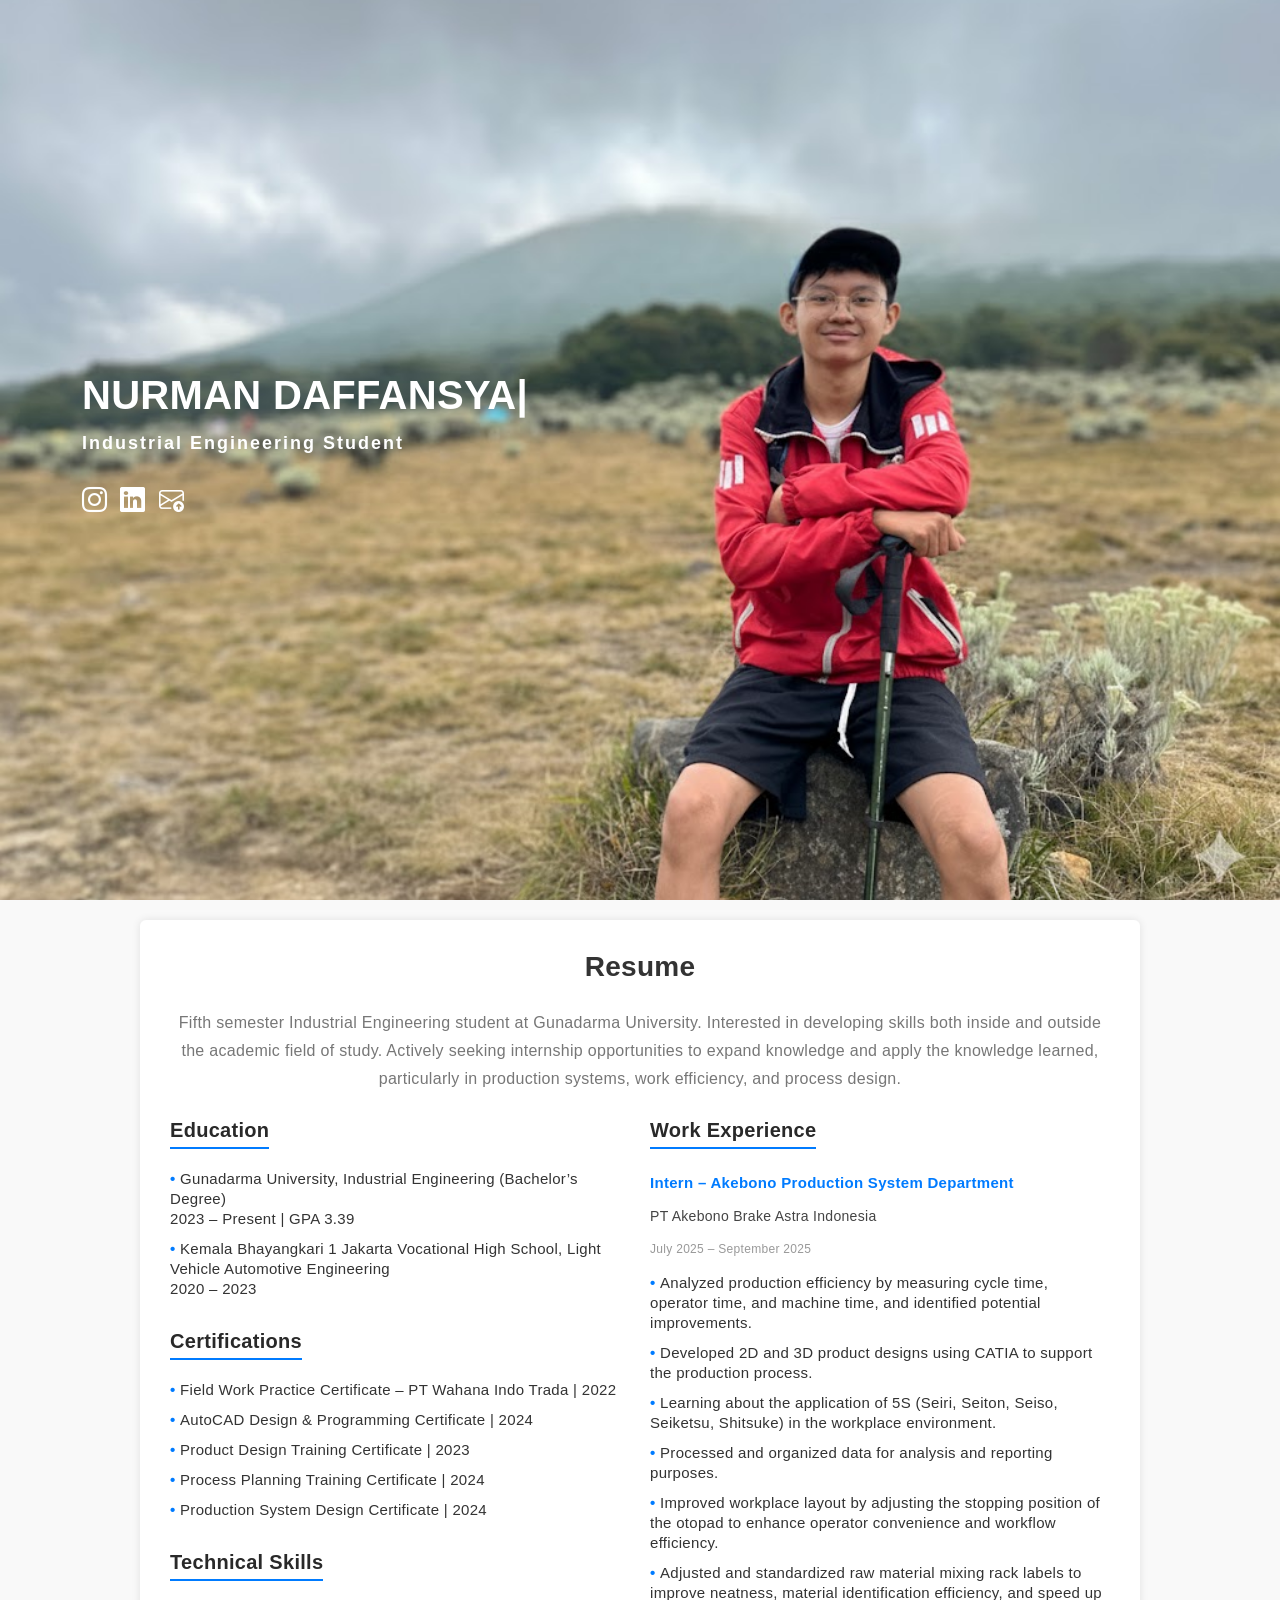
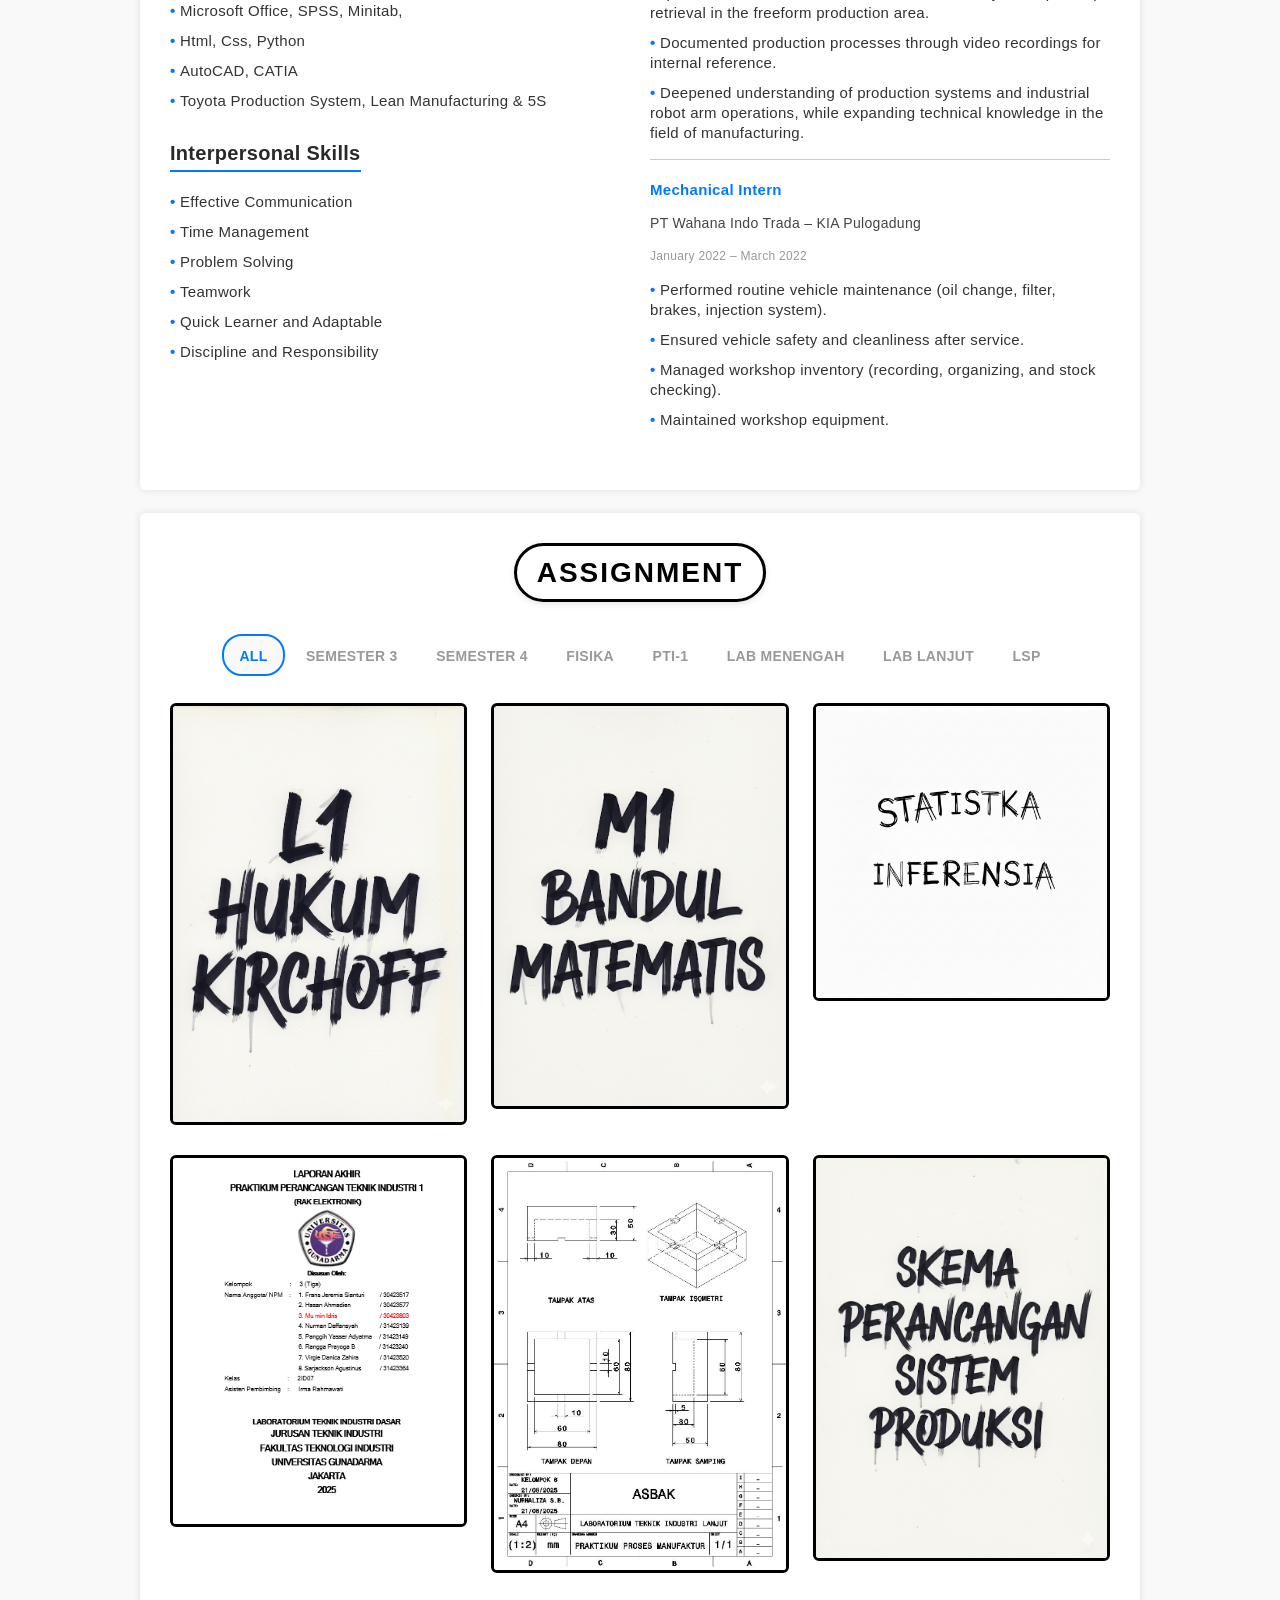
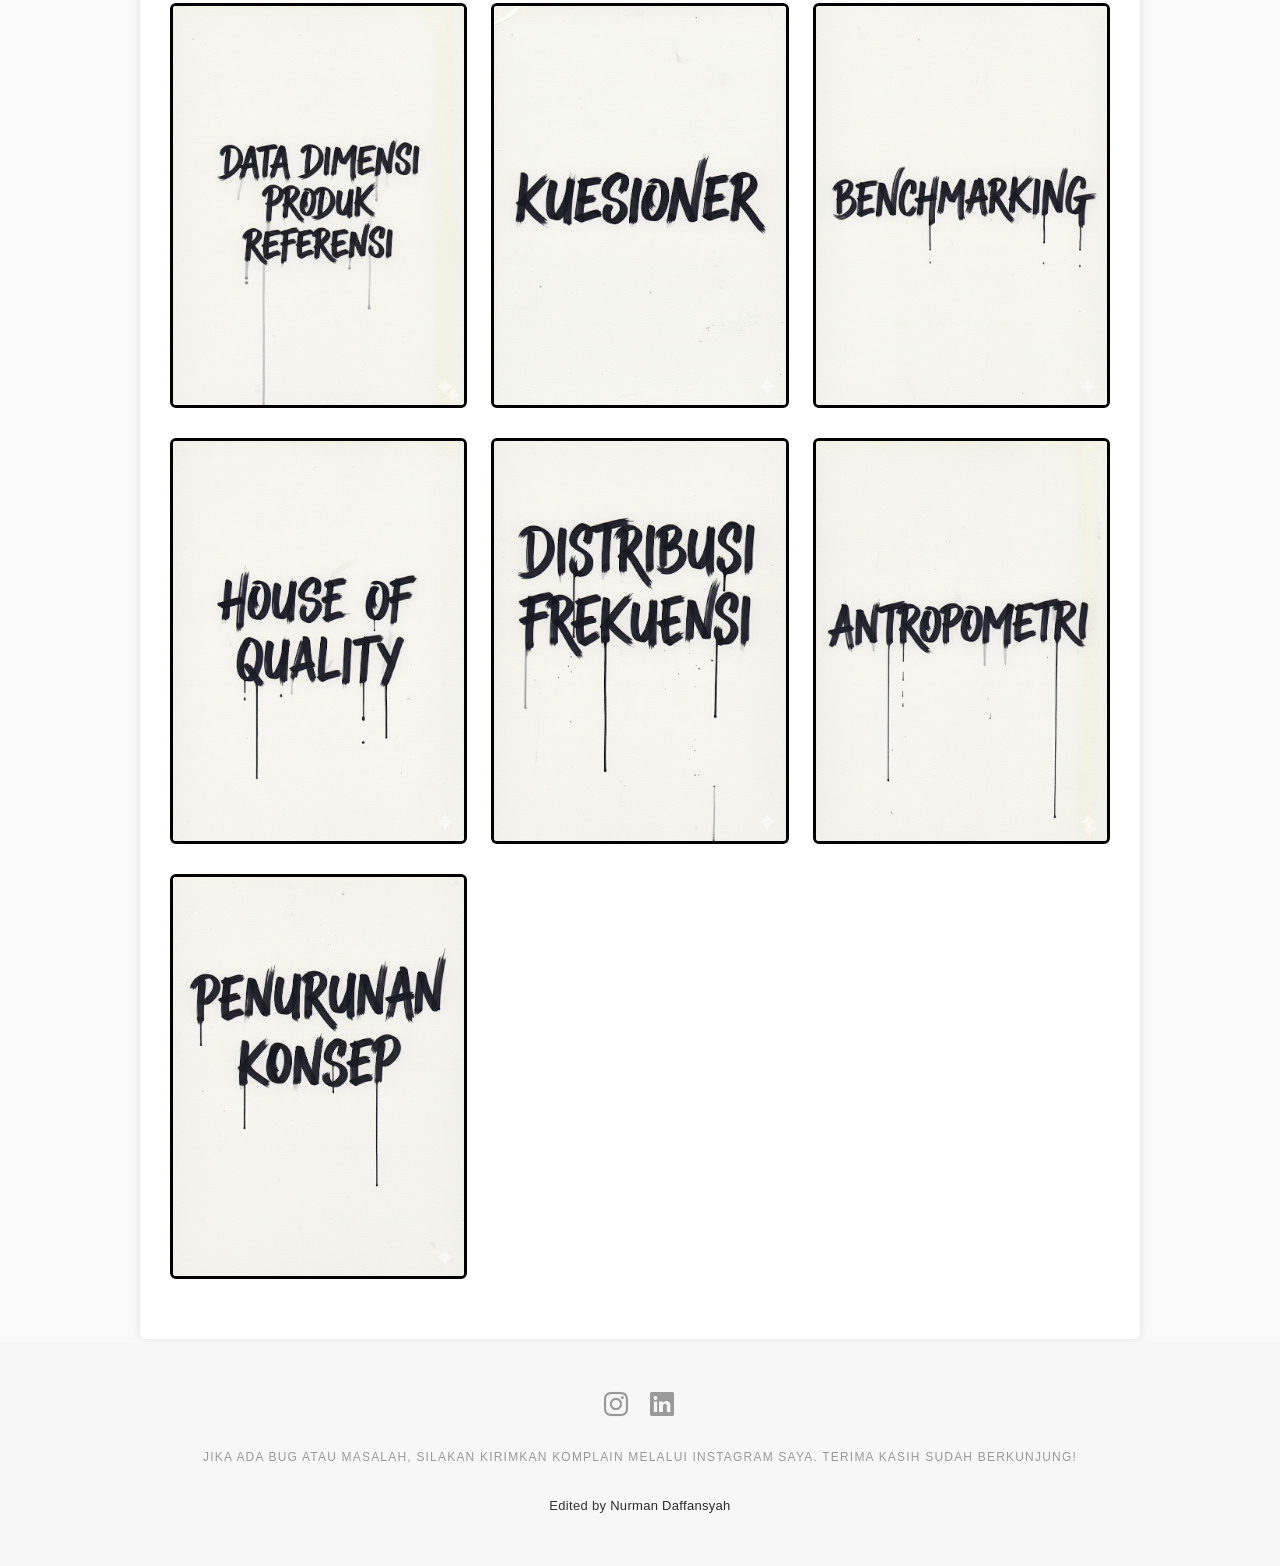
==== commit a4bdaaaa: "Update project" ====
--- a/index.html
+++ b/index.html
@@ -5,7 +5,7 @@
   <meta charset="utf-8">
   <meta content="width=device-width, initial-scale=1.0" name="viewport">
 
-  <title>Profile Dapansy</title>
+  <title>Nurman Daffansyah</title>
   <meta content="" name="description">
   <meta content="" name="keywords">
 
